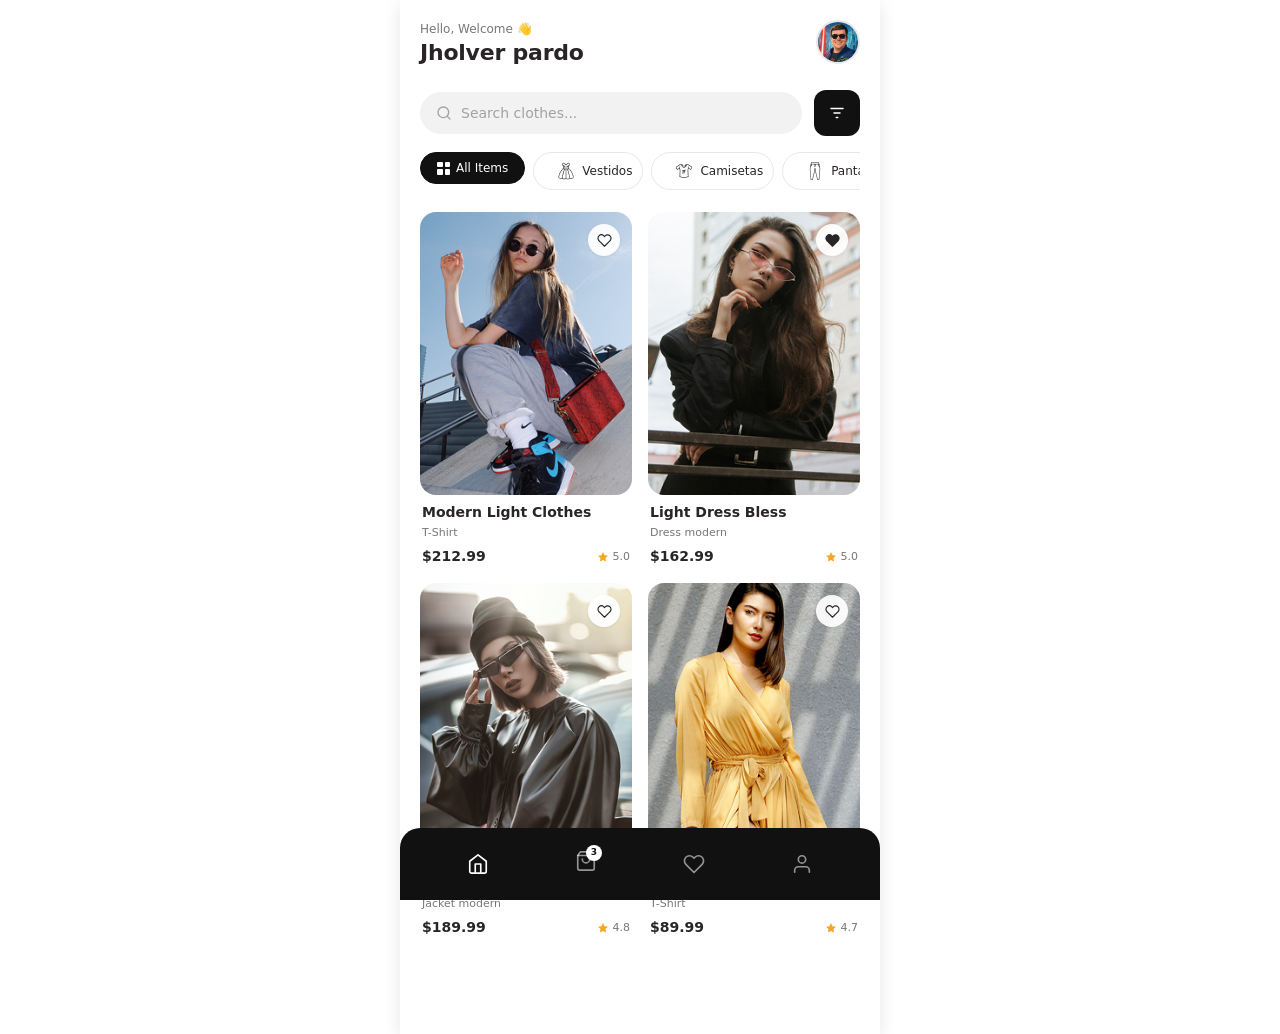
==== índice.html @ 10dd6efd "feat: :tada: inicio proyecto" ====
<!DOCTYPE html>
<html lang="es">
<head>
  <meta charset="UTF-8" />
  <meta name="viewport" content="width=device-width, initial-scale=1.0" />
  <meta name="description" content="StyleStore — Tu tienda de moda online." />
  <title>StyleStore — Inicio</title>
  <link rel="stylesheet" href="css/variables.css" />
  <link rel="stylesheet" href="css/estilo.css" />
</head>
<body>

<div class="page-wrapper">

  <!-- ══════════════════════════════════
       TOP BAR — Saludo + Avatar
  ══════════════════════════════════ -->
  <header class="top-bar">

    <div class="top-bar__greeting">
      <span class="top-bar__hello">
        Hello, Welcome <span class="emoji">👋</span>
      </span>
      <span class="top-bar__name">Jholver pardo </span>
    </div>

    <!-- Avatar de usuario -->
    <div class="top-bar__avatar" role="img" aria-label="Foto de perfil de Albert Stevano">
      <img src="/almacenamiento/img/image.png" alt="avatar">
      <span class="avatar-placeholder" aria-hidden="true"></span>
    </div>

  </header>

  <!-- ══════════════════════════════════
       BARRA DE BÚSQUEDA
  ══════════════════════════════════ -->
  <section class="search-section" aria-label="Búsqueda">

    <div class="search-bar" role="search">

      <div class="search-bar__input-wrap">
        <span class="search-bar__icon" aria-hidden="true">
          <!-- Lupa SVG -->
          <svg viewBox="0 0 24 24" fill="none" stroke-width="2"
               stroke-linecap="round" stroke-linejoin="round">
            <circle cx="11" cy="11" r="8"/>
            <line x1="21" y1="21" x2="16.65" y2="16.65"/>
          </svg>
        </span>
        <label for="search-input" class="sr-only">Buscar ropa</label>
        <input
          id="search-input"
          class="search-bar__input"
          type="search"
          placeholder="Search clothes..."
          autocomplete="off"
          aria-label="Buscar ropa"
        />
      </div>

      <!-- Botón filtro oscuro (Figma) -->
      <button class="search-bar__filter-btn" aria-label="Filtrar resultados">
        <svg viewBox="0 0 24 24" fill="none" stroke-width="2"
             stroke-linecap="round" stroke-linejoin="round" aria-hidden="true">
          <line x1="4"  y1="6"  x2="20" y2="6"/>
          <line x1="8"  y1="12" x2="16" y2="12"/>
          <line x1="11" y1="18" x2="13" y2="18"/>
        </svg>
      </button>

    </div>
  </section>

  <!-- ══════════════════════════════════
       CHIPS DE CATEGORÍAS
  ══════════════════════════════════ -->
  <nav class="categories-section" aria-label="Categorías de ropa">
    <ul class="categories-scroll" role="list">

      <li>
        <button class="category-chip active" aria-pressed="true" aria-label="Todos los artículos">
          <!-- Icono grid 2x2 -->
          <span class="chip-all-icon" aria-hidden="true">
            <span></span><span></span>
            <span></span><span></span>
          </span>
          All Items
        </button>
      </li>

      <li>
        <button class="category-chip" aria-pressed="false" aria-label="Vestidos">
          <!-- icono vestido simple -->
          <svg class="category-chip__icon" viewBox="0 0 24 24" fill="none"
               stroke="currentColor" stroke-width="1.8" stroke-linecap="round"
               stroke-linejoin="round" width="14" height="14" aria-hidden="true">
              <img src="/almacenamiento/img/Type=Default, Category=linear, Library=dress.png" alt="">
          </svg>
          Vestidos
        </button>
      </li>

      <li>
        <button class="category-chip" aria-pressed="false" aria-label="Camisetas">
          <svg class="category-chip__icon" viewBox="0 0 24 24" fill="none"
               stroke="currentColor" stroke-width="1.8" stroke-linecap="round"
               stroke-linejoin="round" width="14" height="14" aria-hidden="true">
               <img src="/almacenamiento/img//Type=Default, Category=linear, Library=tshirt.png" alt="icono camiseta">
          </svg>
          Camisetas
        </button>
      </li>

      <li>
        <button class="category-chip" aria-pressed="false" aria-label="Vaqueros">
          <!-- Icono pantalón simple -->
          <svg class="category-chip__icon" viewBox="0 0 24 24" fill="none"
               stroke="currentColor" stroke-width="1.8" stroke-linecap="round"
               stroke-linejoin="round" width="14" height="14" aria-hidden="true">
              <img src="/almacenamiento/img/Type=Default, Category=linear, Library=jeans.png" alt="icono camiseta">
          </svg>
          Pantalones
        </button>
      </li>

      <li>
        <button class="category-chip" aria-pressed="false" aria-label="Chaquetas">
          chaketas
        </button>
      </li>

    </ul>
  </nav>

  <!-- ══════════════════════════════════
       GRID DE PRODUCTOS
  ══════════════════════════════════ -->
  <main class="products-section" id="productos">

    <ul class="products-grid" role="list" aria-label="Listado de productos">

      <!-- ── Producto 1 ── -->
      <li role="listitem">
        <article class="product-card">
          <a href="vistas/detalle.html" aria-label="Ver Modern Light Clothes">
            <div class="product-card__img-wrap">
              <img src="/almacenamiento/img/Product 1.png" alt="modern light clothes" loading="lazy" />
              <!-- Botón favorito -->
              <button class="product-card__fav-btn" aria-label="Agregar a favoritos" aria-pressed="false">
                <svg viewBox="0 0 24 24" stroke-width="1.8"
                     stroke-linecap="round" stroke-linejoin="round" aria-hidden="true">
                  <path d="M20.84 4.61a5.5 5.5 0 0 0-7.78 0L12 5.67l-1.06-1.06
                           a5.5 5.5 0 0 0-7.78 7.78l1.06 1.06L12 21.23l7.78-7.78
                           1.06-1.06a5.5 5.5 0 0 0 0-7.78z"/>
                </svg>
              </button>
            </div>
          </a>
          <div class="product-card__info">
            <a href="vistas/detalle.html" class="product-card__name">Modern Light Clothes</a>
            <span class="product-card__category">T-Shirt</span>
            <div class="product-card__bottom">
              <span class="product-card__price">$212.99</span>
              <div class="product-card__rating" aria-label="Calificación 5.0">
                <svg class="star-icon" viewBox="0 0 24 24" aria-hidden="true">
                  <path d="M12 2l3.09 6.26L22 9.27l-5 4.87
                           1.18 6.88L12 17.77l-6.18 3.25L7 14.14
                           2 9.27l6.91-1.01L12 2z"/>
                </svg>
                <span>5.0</span>
              </div>
            </div>
          </div>
        </article>
      </li>

      <!-- ── Producto 2 ── -->
      <li role="listitem">
        <article class="product-card">
          <a href="vistas/detalle.html" aria-label="Ver Light Dress Bless">
            <div class="product-card__img-wrap">
             <img src="/almacenamiento/img/Library=Product2.png" alt="light dress bless" loading="lazy" />
              <button class="product-card__fav-btn active" aria-label="Quitar de favoritos" aria-pressed="true">
                <svg viewBox="0 0 24 24" stroke-width="1.8"
                     stroke-linecap="round" stroke-linejoin="round" aria-hidden="true">
                  <path d="M20.84 4.61a5.5 5.5 0 0 0-7.78 0L12 5.67l-1.06-1.06
                           a5.5 5.5 0 0 0-7.78 7.78l1.06 1.06L12 21.23l7.78-7.78
                           1.06-1.06a5.5 5.5 0 0 0 0-7.78z"/>
                </svg>
              </button>
            </div>
          </a>
          <div class="product-card__info">
            <a href="vistas/detalle.html" class="product-card__name">Light Dress Bless</a>
            <span class="product-card__category">Dress modern</span>
            <div class="product-card__bottom">
              <span class="product-card__price">$162.99</span>
              <div class="product-card__rating" aria-label="Calificación 5.0">
                <svg class="star-icon" viewBox="0 0 24 24" aria-hidden="true">
                  <path d="M12 2l3.09 6.26L22 9.27l-5 4.87
                           1.18 6.88L12 17.77l-6.18 3.25L7 14.14
                           2 9.27l6.91-1.01L12 2z"/>
                </svg>
                <span>5.0</span>
              </div>
            </div>
          </div>
        </article>
      </li>

      <!-- ── Producto 3 ── -->
      <li role="listitem">
        <article class="product-card">
          <a href="vistas/detalle.html" aria-label="Ver Urban Style Jacket">
            <div class="product-card__img-wrap">
             <img src="/almacenamiento/img/Library=Product3.png" alt="urban style jacket" loading="lazy" />
              <button class="product-card__fav-btn" aria-label="Agregar a favoritos" aria-pressed="false">
                <svg viewBox="0 0 24 24" stroke-width="1.8"
                     stroke-linecap="round" stroke-linejoin="round" aria-hidden="true">
                  <path d="M20.84 4.61a5.5 5.5 0 0 0-7.78 0L12 5.67l-1.06-1.06
                           a5.5 5.5 0 0 0-7.78 7.78l1.06 1.06L12 21.23l7.78-7.78
                           1.06-1.06a5.5 5.5 0 0 0 0-7.78z"/>
                </svg>
              </button>
            </div>
          </a>
          <div class="product-card__info">
            <a href="vistas/detalle.html" class="product-card__name">Urban Style Jacket</a>
            <span class="product-card__category">Jacket modern</span>
            <div class="product-card__bottom">
              <span class="product-card__price">$189.99</span>
              <div class="product-card__rating" aria-label="Calificación 4.8">
                <svg class="star-icon" viewBox="0 0 24 24" aria-hidden="true">
                  <path d="M12 2l3.09 6.26L22 9.27l-5 4.87
                           1.18 6.88L12 17.77l-6.18 3.25L7 14.14
                           2 9.27l6.91-1.01L12 2z"/>
                </svg>
                <span>4.8</span>
              </div>
            </div>
          </div>
        </article>
      </li>

      <!-- ── Producto 4 ── -->
      <li role="listitem">
        <article class="product-card">
          <a href="vistas/detalle.html" aria-label="Ver Classic White Tee">
            <div class="product-card__img-wrap">
              <img src="/almacenamiento/img/Library=Product4.png" alt="classic white tee" loading="lazy" />
              <button class="product-card__fav-btn" aria-label="Agregar a favoritos" aria-pressed="false">
                <svg viewBox="0 0 24 24" stroke-width="1.8"
                     stroke-linecap="round" stroke-linejoin="round" aria-hidden="true">
                  <path d="M20.84 4.61a5.5 5.5 0 0 0-7.78 0L12 5.67l-1.06-1.06
                           a5.5 5.5 0 0 0-7.78 7.78l1.06 1.06L12 21.23l7.78-7.78
                           1.06-1.06a5.5 5.5 0 0 0 0-7.78z"/>
                </svg>
              </button>
            </div>
          </a>
          <div class="product-card__info">
            <a href="vistas/detalle.html" class="product-card__name">Classic White Tee</a>
            <span class="product-card__category">T-Shirt</span>
            <div class="product-card__bottom">
              <span class="product-card__price">$89.99</span>
              <div class="product-card__rating" aria-label="Calificación 4.7">
                <svg class="star-icon" viewBox="0 0 24 24" aria-hidden="true">
                  <path d="M12 2l3.09 6.26L22 9.27l-5 4.87
                           1.18 6.88L12 17.77l-6.18 3.25L7 14.14
                           2 9.27l6.91-1.01L12 2z"/>
                </svg>
                <span>4.7</span>
              </div>
            </div>
          </div>
        </article>
      </li>

    </ul>

  </main>

  <!-- ══════════════════════════════════
       BOTTOM NAV
  ══════════════════════════════════ -->
  <nav class="bottom-nav" aria-label="Navegación principal">

    <!-- Inicio -->
    <a href="../índice.html" class="nav-item active" aria-label="Inicio" aria-current="page">
      <svg viewBox="0 0 24 24" fill="none" stroke-width="1.8"
           stroke-linecap="round" stroke-linejoin="round" aria-hidden="true">
        <path d="M3 9l9-7 9 7v11a2 2 0 0 1-2 2H5a2 2 0 0 1-2-2z"/>
        <polyline points="9 22 9 12 15 12 15 22"/>
      </svg>
      <span class="sr-only">Inicio</span>
    </a>

    <!-- Carrito -->
    <a href="vistas/pago.html" class="nav-item" aria-label="Carrito (3 artículos)">
      <div class="nav-item__wrap">
        <svg viewBox="0 0 24 24" fill="none" stroke-width="1.8"
             stroke-linecap="round" stroke-linejoin="round" aria-hidden="true">
          <path d="M6 2 3 6v14a2 2 0 0 0 2 2h14a2 2 0 0 0 2-2V6l-3-4z"/>
          <line x1="3" y1="6" x2="21" y2="6"/>
          <path d="M16 10a4 4 0 0 1-8 0"/>
        </svg>
        <span class="nav-badge" aria-label="3 artículos en carrito">3</span>
      </div>
      <span class="sr-only">Carrito</span>
    </a>

    <!-- Favoritos -->
    <a href="#" class="nav-item" aria-label="Lista de favoritos">
      <svg viewBox="0 0 24 24" fill="none" stroke-width="1.8"
           stroke-linecap="round" stroke-linejoin="round" aria-hidden="true">
        <path d="M20.84 4.61a5.5 5.5 0 0 0-7.78 0L12 5.67l-1.06-1.06
                 a5.5 5.5 0 0 0-7.78 7.78l1.06 1.06L12 21.23l7.78-7.78
                 1.06-1.06a5.5 5.5 0 0 0 0-7.78z"/>
      </svg>
      <span class="sr-only">Favoritos</span>
    </a>

    <!-- Perfil -->
    <a href="#" class="nav-item" aria-label="Perfil de usuario">
      <svg viewBox="0 0 24 24" fill="none" stroke-width="1.8"
           stroke-linecap="round" stroke-linejoin="round" aria-hidden="true">
        <path d="M20 21v-2a4 4 0 0 0-4-4H8a4 4 0 0 0-4 4v2"/>
        <circle cx="12" cy="7" r="4"/>
      </svg>
      <span class="sr-only">Perfil</span>
    </a>

  </nav>

</div><!-- /.page-wrapper -->

<!-- ══════════════════════════════════
     JS MÍNIMO — sin librerías
══════════════════════════════════ -->
<script>
  /* Favoritos */
  document.querySelectorAll('.product-card__fav-btn').forEach(btn => {
    btn.addEventListener('click', function(e) {
      e.preventDefault();
      const active = this.classList.toggle('active');
      this.setAttribute('aria-pressed', active);
      this.setAttribute('aria-label', active ? 'Quitar de favoritos' : 'Agregar a favoritos');
    });
  });

  /* Chips de categoría */
  document.querySelectorAll('.category-chip').forEach(chip => {
    chip.addEventListener('click', function() {
      document.querySelectorAll('.category-chip').forEach(c => {
        c.classList.remove('active');
        c.setAttribute('aria-pressed', 'false');
      });
      this.classList.add('active');
      this.setAttribute('aria-pressed', 'true');
    });
  });
</script>

</body>
</html>
---- css/variables.css ----
/* ============================================================
   VARIABLES GLOBALES
   Paleta: Nam Design Color Guide (imágenes del proyecto)
   Tipografía: Encode Sans (local — carpeta encode_sans)
   ============================================================ */

/* ── Encode Sans — fuente local ── */
@font-face {
  font-family: 'Encode Sans';
  src: url('../almacenamiento/fuente/encode_sans/EncodeSans-Light.woff2') format('woff2'),
       url('../almacenamiento/fuente/encode_sans/EncodeSans-Light.ttf')   format('truetype');
  font-weight: 300;
  font-style: normal;
  font-display: swap;
}

@font-face {
  font-family: 'Encode Sans';
  src: url('../almacenamiento/fuente/encode_sans/EncodeSans-Regular.woff2') format('woff2'),
       url('../almacenamiento/fuente/encode_sans/EncodeSans-Regular.ttf')   format('truetype');
  font-weight: 400;
  font-style: normal;
  font-display: swap;
}

@font-face {
  font-family: 'Encode Sans';
  src: url('../almacenamiento/fuente/encode_sans/EncodeSans-Medium.woff2') format('woff2'),
       url('../almacenamiento/fuente/encode_sans/EncodeSans-Medium.ttf')   format('truetype');
  font-weight: 500;
  font-style: normal;
  font-display: swap;
}

@font-face {
  font-family: 'Encode Sans';
  src: url('../almacenamiento/fuente/encode_sans/EncodeSans-SemiBold.woff2') format('woff2'),
       url('../almacenamiento/fuente/encode_sans/EncodeSans-SemiBold.ttf')   format('truetype');
  font-weight: 600;
  font-style: normal;
  font-display: swap;
}

@font-face {
  font-family: 'Encode Sans';
  src: url('../almacenamiento/fuente/encode_sans/EncodeSans-Bold.woff2') format('woff2'),
       url('../almacenamiento/fuente/encode_sans/EncodeSans-Bold.ttf')   format('truetype');
  font-weight: 700;
  font-style: normal;
  font-display: swap;
}

/* ────────────────────────────────────────────────────────────
   DESIGN TOKENS
   ──────────────────────────────────────────────────────────── */
:root {

  /* ── Paleta exacta — Nam Design Color Guide ── */
  --color-01: #292526;   /* dark charcoal — texto principal  */
  --color-02: #787676;   /* medium gray   — texto secundario */
  --color-03: #A3A1A2;   /* light gray    — placeholders     */
  --color-04: #F2F2F2;   /* off-white     — fondos suaves    */
  --color-05: #121111;   /* near-black    — botones, navbar  */

  /* ── Semánticos ── */
  --color-bg:          #FFFFFF;
  --color-bg-soft:     var(--color-04);
  --color-text:        var(--color-01);
  --color-text-muted:  var(--color-02);
  --color-text-faint:  var(--color-03);
  --color-border:      #E8E8E8;
  --color-border-dark: var(--color-03);

  /* Acento mínimo: amarillo rating (como en Figma) */
  --color-star: #F5A623;

  /* Botón principal */
  --color-btn-bg:   var(--color-05);
  --color-btn-text: #FFFFFF;

  /* Chip categoría activo */
  --color-chip-active-bg:   var(--color-05);
  --color-chip-active-text: #FFFFFF;

  /* ── Tipografía ── */
  --font: 'Encode Sans', system-ui, sans-serif;

  --text-xs:   0.6875rem;  /* 11px */
  --text-sm:   0.75rem;    /* 12px */
  --text-base: 0.875rem;   /* 14px */
  --text-md:   1rem;       /* 16px */
  --text-lg:   1.125rem;   /* 18px */
  --text-xl:   1.375rem;   /* 22px */
  --text-2xl:  1.625rem;   /* 26px */

  --fw-light:   300;
  --fw-regular: 400;
  --fw-medium:  500;
  --fw-semi:    600;
  --fw-bold:    700;

  --lh-tight:  1.2;
  --lh-snug:   1.35;
  --lh-normal: 1.5;

  /* ── Espaciado ── */
  --sp-1:  0.25rem;   /*  4px */
  --sp-2:  0.5rem;    /*  8px */
  --sp-3:  0.75rem;   /* 12px */
  --sp-4:  1rem;      /* 16px */
  --sp-5:  1.25rem;   /* 20px */
  --sp-6:  1.5rem;    /* 24px */
  --sp-8:  2rem;      /* 32px */
  --sp-10: 2.5rem;    /* 40px */

  /* ── Bordes ── */
  --radius-sm:   8px;
  --radius-md:   12px;
  --radius-lg:   16px;
  --radius-xl:   20px;
  --radius-full: 9999px;

  /* ── Sombras ── */
  --shadow-xs: 0 1px 3px rgba(18,17,17,.06);
  --shadow-sm: 0 2px 8px rgba(18,17,17,.08);
  --shadow-md: 0 4px 16px rgba(18,17,17,.10);

  /* ── Transiciones ── */
  --ease-out: cubic-bezier(0.22, 1, 0.36, 1);
  --dur-fast: 150ms;
  --dur-mid:  260ms;

  /* ── Layout móvil ── */
  --page-max-w:    390px;
  --page-px:       20px;
  --bottom-nav-h:  72px;
  --top-bar-h:     60px;
}
---- css/estilo.css ----
/* ============================================================
   ESTILO.CSS — Página de Inicio
   Fiel al wireframe Figma: fondo blanco, Encode Sans,
   paleta monocromática Nam Design
   ============================================================ */

@import url('variables.css');

/* ── Reset ── */
*, *::before, *::after {
  box-sizing: border-box;
  margin: 0;
  padding: 0;
}

html { font-size: 16px; -webkit-text-size-adjust: 100%; }

body {
  font-family: var(--font);
  background: var(--color-bg);
  color: var(--color-text);
  line-height: var(--lh-normal);
  min-height: 100dvh;
  -webkit-font-smoothing: antialiased;
}

a   { text-decoration: none; color: inherit; }
img { display: block; max-width: 100%; }
ul  { list-style: none; }
button { cursor: pointer; border: none; background: none; font-family: var(--font); }

/* ── Contenedor página ── */
.page-wrapper {
  max-width: var(--page-max-w);
  margin: 0 auto;
  min-height: 100dvh;
  background: var(--color-bg);
  position: relative;
  overflow-x: hidden;
}

/* ════════════════════════════════
   TOP BAR
   ════════════════════════════════ */
.top-bar {
  padding: var(--sp-5) var(--page-px) var(--sp-3);
  display: flex;
  align-items: flex-start;
  justify-content: space-between;
}

.top-bar__greeting {
  display: flex;
  flex-direction: column;
  gap: 2px;
}

.top-bar__hello {
  font-size: var(--text-sm);
  font-weight: var(--fw-regular);
  color: var(--color-text-muted);
}

.top-bar__hello .emoji { font-style: normal; }

.top-bar__name {
  font-size: var(--text-xl);
  font-weight: var(--fw-bold);
  color: var(--color-text);
  line-height: var(--lh-tight);
  letter-spacing: -0.01em;
}

/* Avatar circular */
.top-bar__avatar {
  width: 44px;
  height: 44px;
  border-radius: var(--radius-full);
  overflow: hidden;
  border: 2px solid var(--color-border);
  flex-shrink: 0;
  background: var(--color-bg-soft);
  display: flex;
  align-items: center;
  justify-content: center;
}

.top-bar__avatar img {
  width: 100%;
  height: 100%;
  object-fit: cover;
}

/* Placeholder cuando no hay imagen */
.avatar-placeholder {
  font-size: var(--text-md);
  font-weight: var(--fw-semi);
  color: var(--color-text-muted);
  font-family: var(--font);
}

/* ════════════════════════════════
   BARRA DE BÚSQUEDA
   (basada en el recurso del proyecto)
   ════════════════════════════════ */
.search-section {
  padding: var(--sp-3) var(--page-px) var(--sp-4);
}

.search-bar {
  display: flex;
  align-items: center;
  gap: var(--sp-3);
}

.search-bar__input-wrap {
  flex: 1;
  position: relative;
  display: flex;
  align-items: center;
}

.search-bar__icon {
  position: absolute;
  left: var(--sp-4);
  pointer-events: none;
  display: flex;
  align-items: center;
}

.search-bar__icon svg {
  width: 16px;
  height: 16px;
  stroke: var(--color-text-faint);
  fill: none;
}

.search-bar__input {
  width: 100%;
  padding: 0.75rem var(--sp-4) 0.75rem calc(var(--sp-4) + 16px + var(--sp-2));
  font-family: var(--font);
  font-size: var(--text-base);
  font-weight: var(--fw-regular);
  color: var(--color-text);
  background: var(--color-bg-soft);
  border: 1.5px solid var(--color-bg-soft);
  border-radius: var(--radius-full);
  outline: none;
  transition: border-color var(--dur-fast) var(--ease-out);
}

.search-bar__input::placeholder {
  color: var(--color-text-faint);
}

.search-bar__input:focus {
  border-color: var(--color-border-dark);
}

/* Botón filtro — cuadrado redondeado oscuro (Figma) */
.search-bar__filter-btn {
  width: 46px;
  height: 46px;
  background: var(--color-btn-bg);
  border-radius: var(--radius-md);
  display: flex;
  align-items: center;
  justify-content: center;
  flex-shrink: 0;
  transition: opacity var(--dur-fast);
}

.search-bar__filter-btn:hover { opacity: 0.85; }
.search-bar__filter-btn:active { opacity: 0.7; }

.search-bar__filter-btn svg {
  width: 18px;
  height: 18px;
  stroke: #fff;
  fill: none;
}

/* ════════════════════════════════
   CHIPS DE CATEGORÍA
   ════════════════════════════════ */
.categories-section {
  padding: 0 var(--page-px) var(--sp-5);
}

.categories-scroll {
  display: flex;
  gap: var(--sp-2);
  overflow-x: auto;
  -webkit-overflow-scrolling: touch;
  scrollbar-width: none;
  padding-bottom: 2px;
}

.categories-scroll::-webkit-scrollbar { display: none; }

.category-chip {
  display: flex;
  align-items: center;
  gap: 6px;
  padding: 0.5rem var(--sp-4);
  border-radius: var(--radius-full);
  border: 1.5px solid var(--color-border);
  background: var(--color-bg);
  font-family: var(--font);
  font-size: var(--text-sm);
  font-weight: var(--fw-medium);
  color: var(--color-text);
  white-space: nowrap;
  flex-shrink: 0;
  transition: background var(--dur-fast) var(--ease-out),
              border-color var(--dur-fast) var(--ease-out),
              color var(--dur-fast) var(--ease-out);
  cursor: pointer;
}

.category-chip:hover {
  background: var(--color-bg-soft);
}

.category-chip.active {
  background: var(--color-chip-active-bg);
  border-color: var(--color-chip-active-bg);
  color: var(--color-chip-active-text);
}

.category-chip__icon {
  font-size: 14px;
  line-height: 1;
}

/* Chip "All Items" tiene icono grid (SVG) */
.chip-all-icon {
  display: grid;
  grid-template-columns: 1fr 1fr;
  gap: 2px;
  width: 13px;
  height: 13px;
}

.chip-all-icon span {
  display: block;
  background: currentColor;
  border-radius: 1px;
}

/* ════════════════════════════════
   GRID DE PRODUCTOS
   ════════════════════════════════ */
.products-section {
  padding: 0 var(--page-px);
  padding-bottom: calc(var(--bottom-nav-h) + var(--sp-6));
}

.products-grid {
  display: grid;
  grid-template-columns: 1fr 1fr;
  gap: var(--sp-4);
}

/* ── Product Card ── */
.product-card {
  display: flex;
  flex-direction: column;
  gap: var(--sp-2);
  cursor: pointer;
}

/* Imagen — proporción 1:1.3 aprox, bordes redondeados */
.product-card__img-wrap {
  position: relative;
  border-radius: var(--radius-lg);
  overflow: hidden;
  background: var(--color-bg-soft);
  aspect-ratio: 3 / 4;
}

.product-card__img-wrap img {
  width: 100%;
  height: 100%;
  object-fit: cover;
  transition: transform var(--dur-mid) var(--ease-out);
}

.product-card:hover .product-card__img-wrap img {
  transform: scale(1.04);
}

/* Imagen placeholder cuando no hay img */
.product-card__img-wrap.no-img {
  display: flex;
  align-items: center;
  justify-content: center;
}

.product-card__img-wrap.no-img::after {
  content: '👗';
  font-size: 2.5rem;
  opacity: 0.3;
}

/* Botón favorito circular blanco */
.product-card__fav-btn {
  position: absolute;
  top: var(--sp-3);
  right: var(--sp-3);
  width: 32px;
  height: 32px;
  background: rgba(255,255,255,0.92);
  border-radius: var(--radius-full);
  display: flex;
  align-items: center;
  justify-content: center;
  box-shadow: var(--shadow-xs);
  transition: background var(--dur-fast);
}

.product-card__fav-btn:hover { background: #fff; }

.product-card__fav-btn svg {
  width: 15px;
  height: 15px;
  stroke: var(--color-text);
  fill: none;
  transition: fill var(--dur-fast), stroke var(--dur-fast);
}

.product-card__fav-btn.active svg {
  stroke: var(--color-text);
  fill: var(--color-text);
}

/* Info debajo de la imagen */
.product-card__info {
  display: flex;
  flex-direction: column;
  gap: 3px;
  padding: 0 2px;
}

.product-card__name {
  font-size: var(--text-base);
  font-weight: var(--fw-semi);
  color: var(--color-text);
  line-height: var(--lh-snug);
}

.product-card__category {
  font-size: var(--text-xs);
  font-weight: var(--fw-regular);
  color: var(--color-text-muted);
}

.product-card__bottom {
  display: flex;
  align-items: center;
  justify-content: space-between;
  margin-top: 2px;
}

.product-card__price {
  font-size: var(--text-base);
  font-weight: var(--fw-semi);
  color: var(--color-text);
}

.product-card__rating {
  display: flex;
  align-items: center;
  gap: 4px;
}

/* Estrella llena (SVG inline) */
.star-icon {
  width: 12px;
  height: 12px;
  fill: var(--color-star);
}

.product-card__rating span {
  font-size: var(--text-xs);
  font-weight: var(--fw-medium);
  color: var(--color-text-muted);
}

/* ════════════════════════════════
   BOTTOM NAV
   ════════════════════════════════ */
.bottom-nav {
  position: fixed;
  bottom: 0;
  left: 50%;
  transform: translateX(-50%);
  width: 100%;
  max-width: var(--page-max-w);
  height: var(--bottom-nav-h);
  background: var(--color-05);
  border-radius: var(--radius-xl) var(--radius-xl) 0 0;
  display: flex;
  align-items: center;
  justify-content: space-around;
  padding: 0 var(--sp-6);
  z-index: 200;
}

.nav-item {
  display: flex;
  flex-direction: column;
  align-items: center;
  gap: 4px;
  padding: var(--sp-2) var(--sp-3);
  border-radius: var(--radius-md);
  text-decoration: none;
  transition: opacity var(--dur-fast);
}

.nav-item:hover { opacity: 0.7; }

.nav-item svg {
  width: 22px;
  height: 22px;
  stroke: rgba(255,255,255,0.55);
  fill: none;
  stroke-width: 1.8;
  transition: stroke var(--dur-fast);
}

.nav-item.active svg { stroke: #FFFFFF; }

/* Badge carrito */
.nav-item__wrap {
  position: relative;
}

.nav-badge {
  position: absolute;
  top: -5px;
  right: -5px;
  width: 16px;
  height: 16px;
  background: #fff;
  color: var(--color-05);
  font-size: 9px;
  font-weight: var(--fw-bold);
  border-radius: var(--radius-full);
  display: flex;
  align-items: center;
  justify-content: center;
}

/* ── Utilidades ── */
.sr-only {
  position: absolute; width: 1px; height: 1px;
  padding: 0; margin: -1px; overflow: hidden;
  clip: rect(0,0,0,0); white-space: nowrap; border: 0;
}

/* ════════════════════════════════
   RESPONSIVE
   ════════════════════════════════ */
@media (min-width: 430px) {
  .page-wrapper {
    box-shadow: var(--shadow-md);
  }
}

@media (max-width: 360px) {
  :root {
    --page-px: 16px;
  }

  .products-grid {
    gap: var(--sp-3);
  }

  .top-bar__name {
    font-size: var(--text-lg);
  }
}

@media (min-width: 768px) {
  :root {
    --page-max-w: 480px;
  }
}
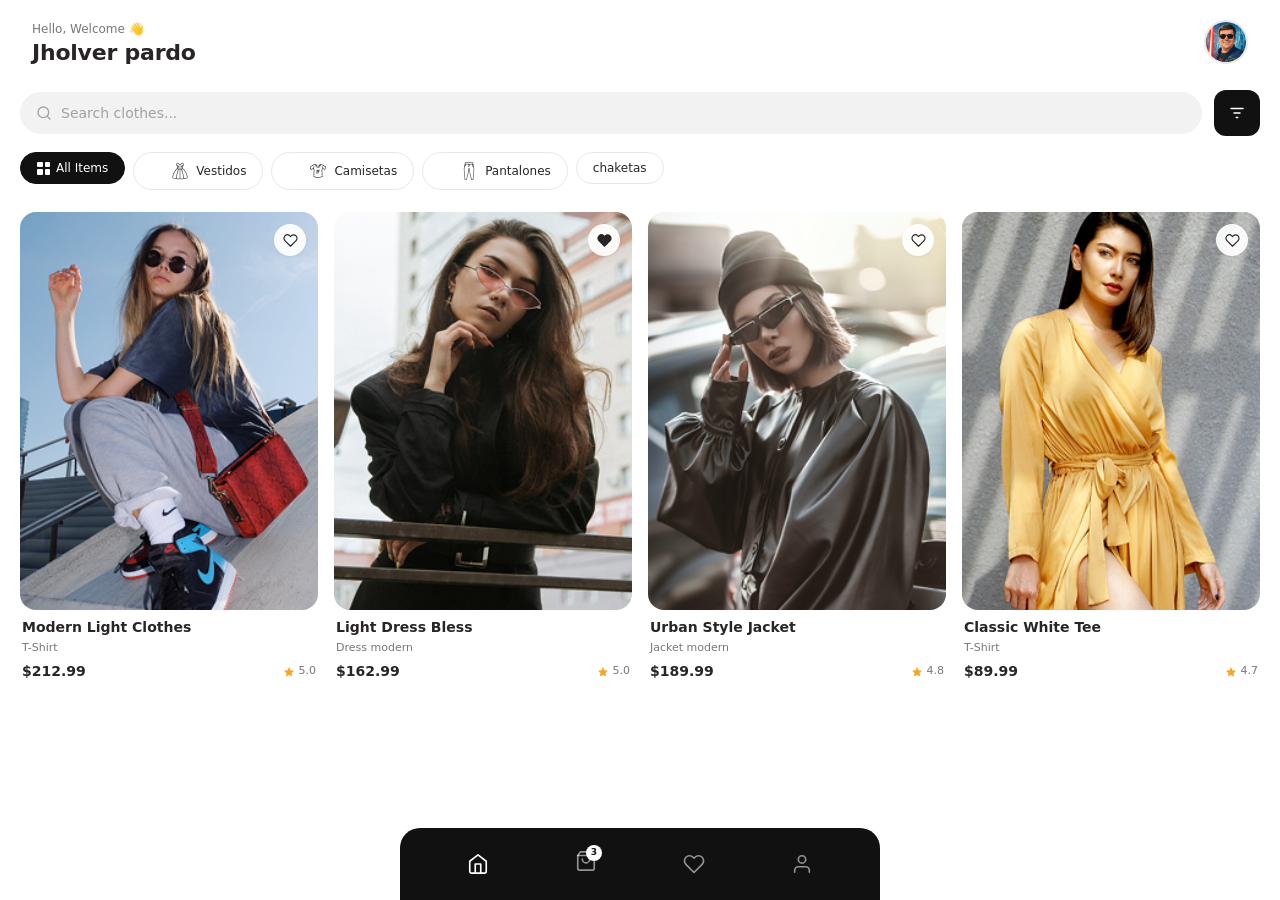
==== commit c31a7334: "feat: :tada: base del proyecto agregada" ====
--- a/índice.html
+++ b/índice.html
@@ -143,7 +143,7 @@
       <!-- ── Producto 1 ── -->
       <li role="listitem">
         <article class="product-card">
-          <a href="vistas/detalle.html" aria-label="Ver Modern Light Clothes">
+          <a href="vistas/detalle.html?id=1" aria-label="Ver Modern Light Clothes">
             <div class="product-card__img-wrap">
               <img src="/almacenamiento/img/Product 1.png" alt="modern light clothes" loading="lazy" />
               <!-- Botón favorito -->
@@ -158,7 +158,7 @@
             </div>
           </a>
           <div class="product-card__info">
-            <a href="vistas/detalle.html" class="product-card__name">Modern Light Clothes</a>
+            <a href="vistas/detalle.html?id=1" class="product-card__name">Modern Light Clothes</a>
             <span class="product-card__category">T-Shirt</span>
             <div class="product-card__bottom">
               <span class="product-card__price">$212.99</span>
@@ -178,7 +178,7 @@
       <!-- ── Producto 2 ── -->
       <li role="listitem">
         <article class="product-card">
-          <a href="vistas/detalle.html" aria-label="Ver Light Dress Bless">
+          <a href="vistas/detalle.html?id=2" aria-label="Ver Light Dress Bless">
             <div class="product-card__img-wrap">
              <img src="/almacenamiento/img/Library=Product2.png" alt="light dress bless" loading="lazy" />
               <button class="product-card__fav-btn active" aria-label="Quitar de favoritos" aria-pressed="true">
@@ -192,7 +192,7 @@
             </div>
           </a>
           <div class="product-card__info">
-            <a href="vistas/detalle.html" class="product-card__name">Light Dress Bless</a>
+            <a href="vistas/detalle.html?id=2" class="product-card__name">Light Dress Bless</a>
             <span class="product-card__category">Dress modern</span>
             <div class="product-card__bottom">
               <span class="product-card__price">$162.99</span>
@@ -212,7 +212,7 @@
       <!-- ── Producto 3 ── -->
       <li role="listitem">
         <article class="product-card">
-          <a href="vistas/detalle.html" aria-label="Ver Urban Style Jacket">
+          <a href="vistas/detalle.html?id=3" aria-label="Ver Urban Style Jacket">
             <div class="product-card__img-wrap">
              <img src="/almacenamiento/img/Library=Product3.png" alt="urban style jacket" loading="lazy" />
               <button class="product-card__fav-btn" aria-label="Agregar a favoritos" aria-pressed="false">
@@ -226,7 +226,7 @@
             </div>
           </a>
           <div class="product-card__info">
-            <a href="vistas/detalle.html" class="product-card__name">Urban Style Jacket</a>
+            <a href="vistas/detalle.html?id=3" class="product-card__name">Urban Style Jacket</a>
             <span class="product-card__category">Jacket modern</span>
             <div class="product-card__bottom">
               <span class="product-card__price">$189.99</span>
@@ -246,7 +246,7 @@
       <!-- ── Producto 4 ── -->
       <li role="listitem">
         <article class="product-card">
-          <a href="vistas/detalle.html" aria-label="Ver Classic White Tee">
+          <a href="vistas/detalle.html?id=4" aria-label="Ver Classic White Tee">
             <div class="product-card__img-wrap">
               <img src="/almacenamiento/img/Library=Product4.png" alt="classic white tee" loading="lazy" />
               <button class="product-card__fav-btn" aria-label="Agregar a favoritos" aria-pressed="false">
@@ -260,7 +260,7 @@
             </div>
           </a>
           <div class="product-card__info">
-            <a href="vistas/detalle.html" class="product-card__name">Classic White Tee</a>
+            <a href="vistas/detalle.html?id=4" class="product-card__name">Classic White Tee</a>
             <span class="product-card__category">T-Shirt</span>
             <div class="product-card__bottom">
               <span class="product-card__price">$89.99</span>
--- a/css/estilo.css
+++ b/css/estilo.css
@@ -262,6 +262,37 @@
   gap: var(--sp-4);
 }
 
+/* ── Responsive breakpoints ── */
+@media (min-width: 600px) {
+  /* tablet: three-column grid */
+  .products-grid {
+    grid-template-columns: repeat(3, 1fr);
+  }
+}
+
+@media (min-width: 900px) {
+  /* desktop: grid expands, wrapper uses full width */
+  :root {
+    --page-max-w: 100%;    /* remove limit */
+  }
+  .page-wrapper {
+    max-width: none;       /* allow full viewport width */
+    width: 100%;
+    padding-left: 0;       /* remove gutter on very wide screens */
+    padding-right: 0;
+  }
+  .products-grid {
+    grid-template-columns: repeat(4, 1fr);
+  }
+  .top-bar {
+    padding: var(--sp-5) var(--sp-8) var(--sp-3);
+  }
+  /* hide mobile bottom nav on larger screens */
+  .bottom-nav {
+    display: none;
+  }
+}
+
 /* ── Product Card ── */
 .product-card {
   display: flex;
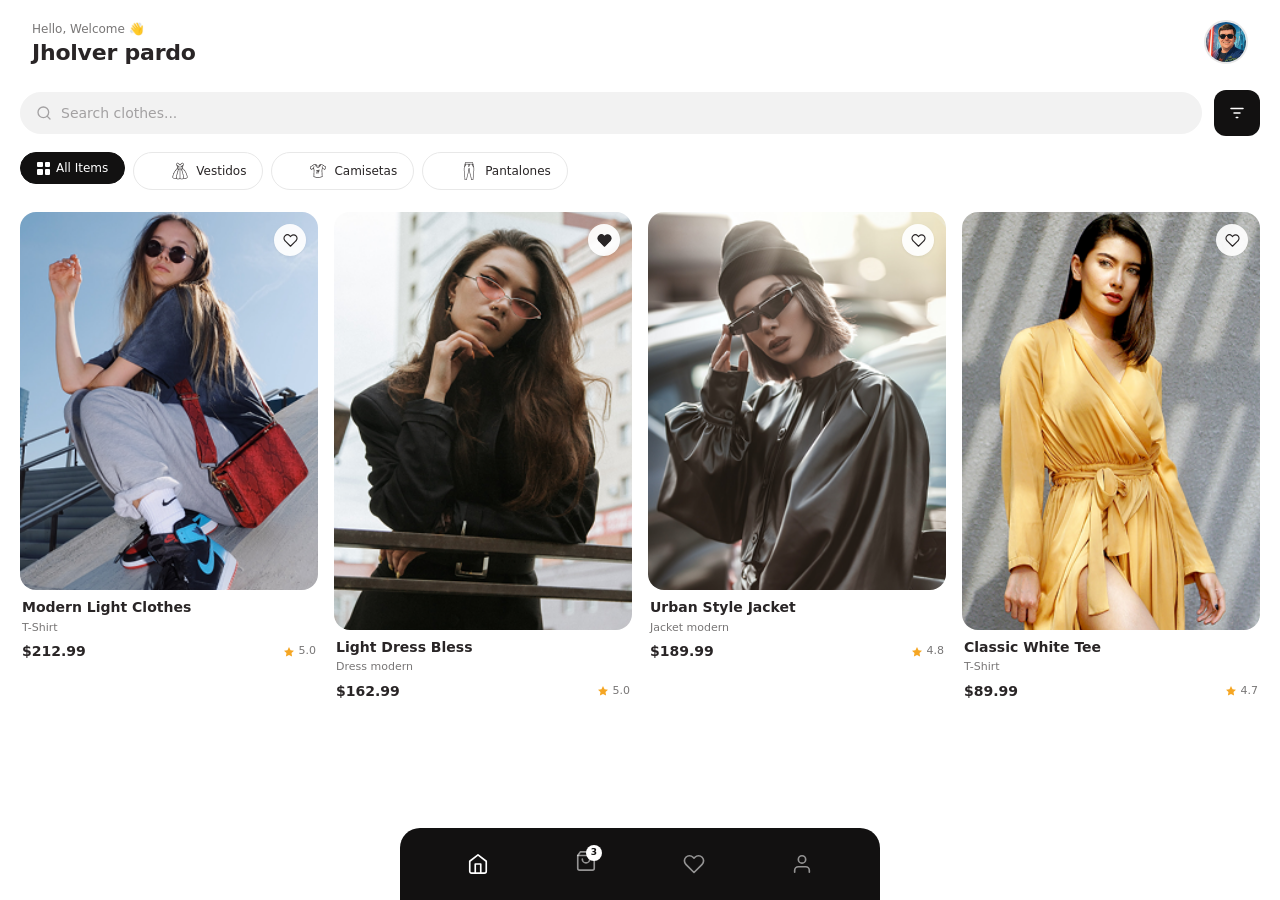
==== commit 9c08604c: "feat: :bug: erreglo menu principal" ====
--- a/índice.html
+++ b/índice.html
@@ -124,12 +124,6 @@
         </button>
       </li>
 
-      <li>
-        <button class="category-chip" aria-pressed="false" aria-label="Chaquetas">
-          chaketas
-        </button>
-      </li>
-
     </ul>
   </nav>
 
--- a/css/variables.css
+++ b/css/variables.css
@@ -61,6 +61,12 @@
   --color-03: #A3A1A2;   /* light gray    — placeholders     */
   --color-04: #F2F2F2;   /* off-white     — fondos suaves    */
   --color-05: #121111;   /* near-black    — botones, navbar  */
+
+  /* ── Alias para compatibilidad ── */
+  --font-primary: var(--font);
+  --weight-regular: var(--fw-regular);
+  --weight-bold: var(--fw-bold);
+  --weight-medium: var(--fw-medium);
 
   /* ── Semánticos ── */
   --color-bg:          #FFFFFF;
--- a/css/estilo.css
+++ b/css/estilo.css
@@ -263,14 +263,18 @@
 }
 
 /* ── Responsive breakpoints ── */
-@media (min-width: 600px) {
+@media (min-width: 300px) {
   /* tablet: three-column grid */
   .products-grid {
     grid-template-columns: repeat(3, 1fr);
   }
-}
-
-@media (min-width: 900px) {
+  /* hide bottom nav on tablets and larger */
+  .bottom-nav {
+    display: none;
+  }
+}
+
+@media (min-width: 720px) {
   /* desktop: grid expands, wrapper uses full width */
   :root {
     --page-max-w: 100%;    /* remove limit */
@@ -286,10 +290,6 @@
   }
   .top-bar {
     padding: var(--sp-5) var(--sp-8) var(--sp-3);
-  }
-  /* hide mobile bottom nav on larger screens */
-  .bottom-nav {
-    display: none;
   }
 }
 
@@ -308,6 +308,17 @@
   overflow: hidden;
   background: var(--color-bg-soft);
   aspect-ratio: 3 / 4;
+}
+
+/* Alternating image sizes for visual rhythm */
+/* Even items (2, 4, 6...) — taller/larger */
+.products-grid li:nth-child(even) .product-card__img-wrap {
+  aspect-ratio: 3 / 4.2;
+}
+
+/* Odd items (1, 3, 5...) — shorter/smaller */
+.products-grid li:nth-child(odd) .product-card__img-wrap {
+  aspect-ratio: 3 / 3.8;
 }
 
 .product-card__img-wrap img {
